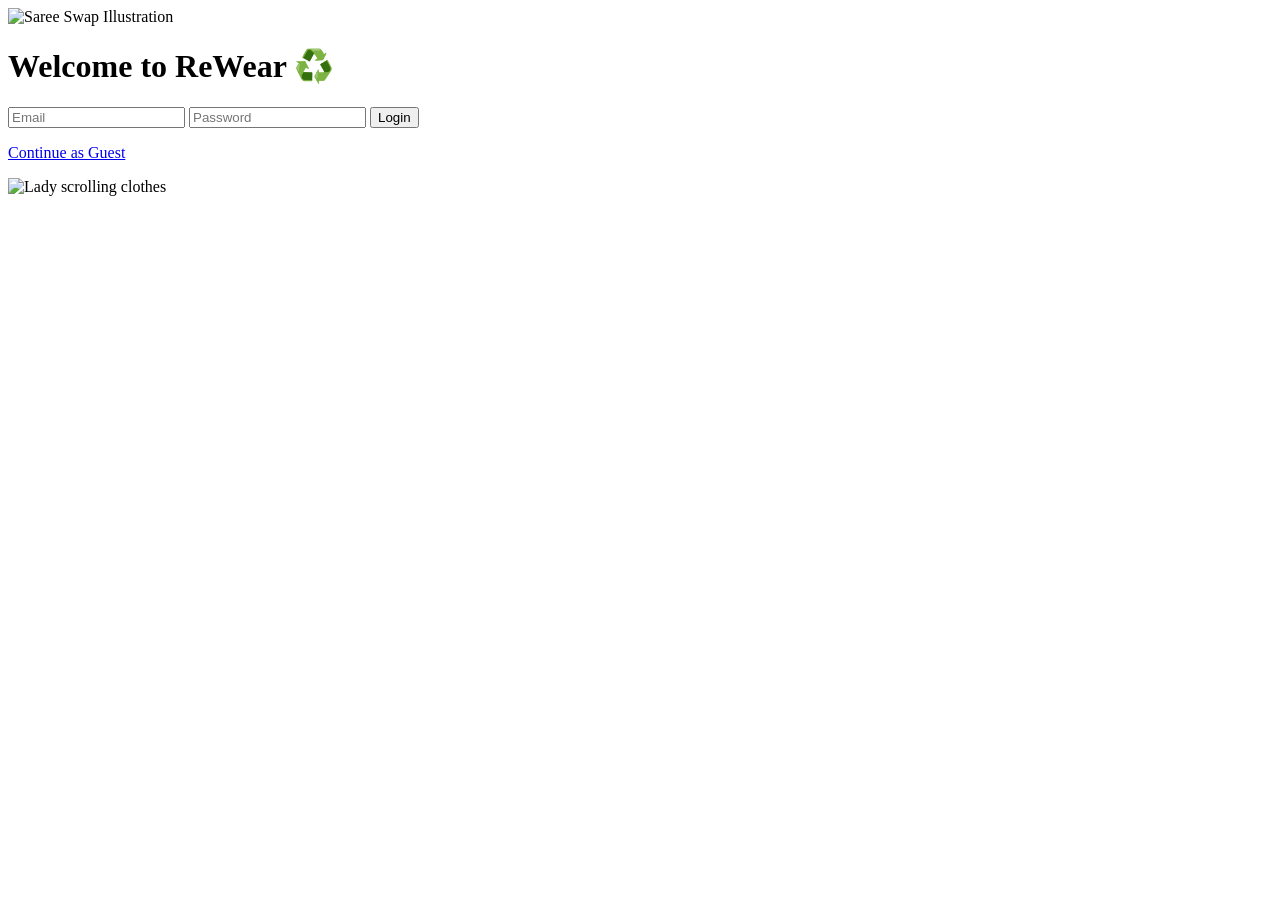
==== login.html @ 44c10e2c "login.html" ====
<!DOCTYPE html>
<html lang="en">
<head>
  <meta charset="UTF-8" />
  <meta name="viewport" content="width=device-width, initial-scale=1.0"/>
  <title>ReWear - Login</title>
  <link rel="stylesheet" href="style.css"/>
</head>
<body>
  <div class="login-container">
    <!-- Top Left Image -->
    <img src="images/swap-saree.png" alt="Saree Swap Illustration" class="top-left-img"/>

    <!-- Login Box -->
    <div class="login-box">
      <h1>Welcome to ReWear ♻️</h1>
      <form>
        <input type="email" placeholder="Email" required />
        <input type="password" placeholder="Password" required />
        <button type="submit">Login</button>
        <p><a href="#">Continue as Guest</a></p>
      </form>
    </div>

    <!-- Bottom Right Image -->
    <img src="images/scroll-couch.png" alt="Lady scrolling clothes" class="bottom-right-img"/>
  </div>
</body>
</html>
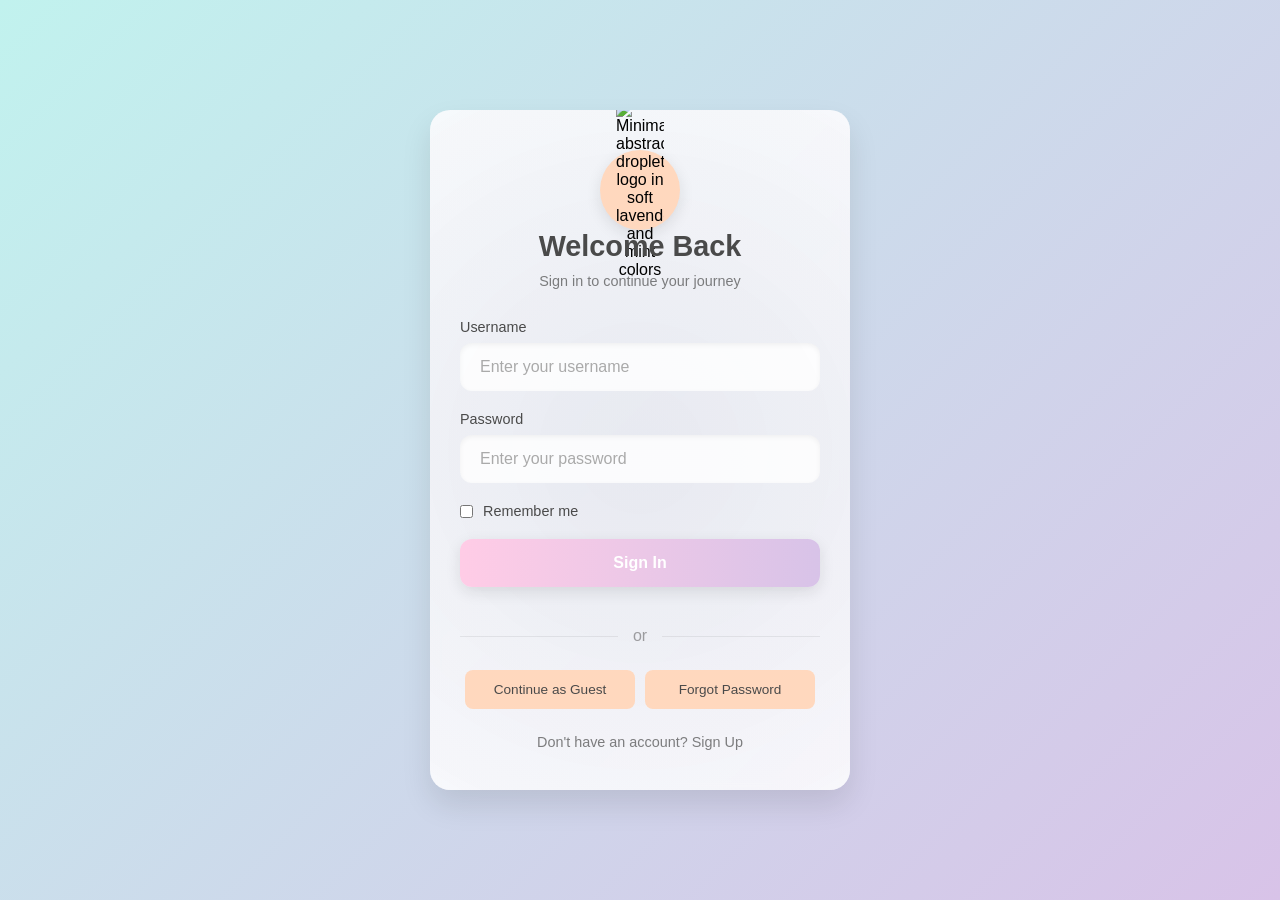
==== commit 6c5fbf60: "Login.html" ====
--- a/login.html
+++ b/login.html
@@ -1,29 +1,338 @@
 <!DOCTYPE html>
 <html lang="en">
 <head>
-  <meta charset="UTF-8" />
-  <meta name="viewport" content="width=device-width, initial-scale=1.0"/>
-  <title>ReWear - Login</title>
-  <link rel="stylesheet" href="style.css"/>
+    <meta charset="UTF-8">
+    <meta name="viewport" content="width=device-width, initial-scale=1.0">
+    <title>Ethereal Login</title>
+    <style>
+        * {
+            margin: 0;
+            padding: 0;
+            box-sizing: border-box;
+            font-family: 'Segoe UI', Tahoma, Geneva, Verdana, sans-serif;
+        }
+
+        :root {
+            --pastel-mint: #c1f2ee;
+            --pastel-lavender: #d8c3e8;
+            --pastel-peach: #ffd8be;
+            --pastel-pink: #ffcce6;
+            --pastel-blue: #b5e0e3;
+            --text-dark: #4a4a4a;
+            --text-light: #ffffff;
+        }
+
+        body {
+            background: linear-gradient(135deg, var(--pastel-mint), var(--pastel-lavender));
+            min-height: 100vh;
+            display: flex;
+            justify-content: center;
+            align-items: center;
+            padding: 20px;
+        }
+
+        .login-container {
+            width: 100%;
+            max-width: 420px;
+            background-color: rgba(255, 255, 255, 0.9);
+            border-radius: 20px;
+            padding: 40px 30px;
+            box-shadow: 0 15px 30px rgba(0, 0, 0, 0.1);
+            backdrop-filter: blur(5px);
+            position: relative;
+            overflow: hidden;
+        }
+
+        .login-container::before {
+            content: '';
+            position: absolute;
+            top: -50%;
+            right: -50%;
+            width: 200%;
+            height: 200%;
+            background: radial-gradient(circle, var(--pastel-pink), transparent 60%);
+            opacity: 0.3;
+            z-index: -1;
+        }
+
+        .login-container::after {
+            content: '';
+            position: absolute;
+            bottom: -50%;
+            left: -50%;
+            width: 200%;
+            height: 200%;
+            background: radial-gradient(circle, var(--pastel-blue), transparent 60%);
+            opacity: 0.3;
+            z-index: -1;
+        }
+
+        .logo-container {
+            text-align: center;
+            margin-bottom: 30px;
+        }
+
+        .logo {
+            width: 80px;
+            height: 80px;
+            background-color: var(--pastel-peach);
+            border-radius: 50%;
+            margin: 0 auto;
+            display: flex;
+            justify-content: center;
+            align-items: center;
+            box-shadow: 0 5px 15px rgba(0, 0, 0, 0.1);
+        }
+
+        .logo img {
+            width: 60%;
+            height: auto;
+        }
+
+        h1 {
+            color: var(--text-dark);
+            text-align: center;
+            margin-bottom: 10px;
+            font-weight: 600;
+            font-size: 1.8rem;
+        }
+
+        .subtitle {
+            color: var(--text-dark);
+            text-align: center;
+            opacity: 0.7;
+            margin-bottom: 30px;
+            font-size: 0.9rem;
+        }
+
+        .form-group {
+            margin-bottom: 20px;
+            position: relative;
+        }
+
+        .form-group label {
+            display: block;
+            margin-bottom: 8px;
+            color: var(--text-dark);
+            font-size: 0.9rem;
+        }
+
+        .form-group input {
+            width: 100%;
+            padding: 15px 20px;
+            border: none;
+            border-radius: 12px;
+            background-color: rgba(255, 255, 255, 0.8);
+            box-shadow: inset 0 2px 5px rgba(0, 0, 0, 0.05);
+            font-size: 1rem;
+            transition: all 0.3s ease;
+        }
+
+        .form-group input:focus {
+            outline: none;
+            box-shadow: 0 0 0 2px var(--pastel-blue);
+            background-color: white;
+        }
+
+        .form-group input::placeholder {
+            color: #aaa;
+        }
+
+        .remember-me {
+            display: flex;
+            align-items: center;
+            margin-bottom: 20px;
+            font-size: 0.9rem;
+            color: var(--text-dark);
+        }
+
+        .remember-me input {
+            margin-right: 10px;
+        }
+
+        .login-btn {
+            width: 100%;
+            padding: 15px;
+            border: none;
+            border-radius: 12px;
+            background: linear-gradient(90deg, var(--pastel-pink), var(--pastel-lavender));
+            color: var(--text-light);
+            font-size: 1rem;
+            font-weight: 600;
+            cursor: pointer;
+            margin-bottom: 20px;
+            transition: all 0.3s ease;
+            box-shadow: 0 5px 15px rgba(0, 0, 0, 0.1);
+        }
+
+        .login-btn:hover {
+            transform: translateY(-2px);
+            box-shadow: 0 7px 20px rgba(0, 0, 0, 0.15);
+        }
+
+        .alt-options {
+            display: flex;
+            flex-wrap: wrap;
+            justify-content: space-between;
+            margin-bottom: 20px;
+        }
+
+        .alt-btn {
+            padding: 12px;
+            border-radius: 8px;
+            border: none;
+            background-color: var(--pastel-peach);
+            color: var(--text-dark);
+            font-size: 0.85rem;
+            cursor: pointer;
+            transition: all 0.3s ease;
+            flex: 1;
+            margin: 5px;
+            min-width: 120px;
+            display: flex;
+            align-items: center;
+            justify-content: center;
+        }
+
+        .alt-btn:hover {
+            transform: translateY(-2px);
+            box-shadow: 0 3px 10px rgba(0, 0, 0, 0.1);
+        }
+
+        .link-group {
+            text-align: center;
+            margin-top: 20px;
+            font-size: 0.9rem;
+        }
+
+        .link-group a {
+            color: var(--text-dark);
+            text-decoration: none;
+            margin: 0 10px;
+            opacity: 0.7;
+            transition: all 0.3s ease;
+            display: inline-block;
+        }
+
+        .link-group a:hover {
+            opacity: 1;
+            text-decoration: underline;
+        }
+
+        .divider {
+            display: flex;
+            align-items: center;
+            margin: 20px 0;
+            color: var(--text-dark);
+            opacity: 0.5;
+        }
+
+        .divider::before,
+        .divider::after {
+            content: '';
+            flex: 1;
+            height: 1px;
+            background-color: var(--text-dark);
+            opacity: 0.2;
+        }
+
+        .divider span {
+            padding: 0 15px;
+        }
+
+        @media (max-width: 480px) {
+            .login-container {
+                padding: 30px 20px;
+            }
+
+            .alt-options {
+                flex-direction: column;
+            }
+
+            .alt-btn {
+                width: 100%;
+            }
+
+            .link-group {
+                display: flex;
+                flex-direction: column;
+                gap: 10px;
+            }
+
+            .link-group a {
+                margin: 0;
+            }
+        }
+    </style>
 </head>
 <body>
-  <div class="login-container">
-    <!-- Top Left Image -->
-    <img src="images/swap-saree.png" alt="Saree Swap Illustration" class="top-left-img"/>
-
-    <!-- Login Box -->
-    <div class="login-box">
-      <h1>Welcome to ReWear ♻️</h1>
-      <form>
-        <input type="email" placeholder="Email" required />
-        <input type="password" placeholder="Password" required />
-        <button type="submit">Login</button>
-        <p><a href="#">Continue as Guest</a></p>
-      </form>
+    <div class="login-container">
+        <div class="logo-container">
+            <div class="logo">
+                <img src="https://storage.googleapis.com/workspace-0f70711f-8b4e-4d94-86f1-2a93ccde5887/image/beb47a64-c96d-4c9f-b888-1f3b9fb71b9e.png" alt="Minimalist abstract droplet logo in soft lavender and mint colors" />
+            </div>
+            <h1>Welcome Back</h1>
+            <p class="subtitle">Sign in to continue your journey</p>
+        </div>
+
+        <div class="form-group">
+            <label for="username">Username</label>
+            <input type="text" id="username" placeholder="Enter your username" />
+        </div>
+
+        <div class="form-group">
+            <label for="password">Password</label>
+            <input type="password" id="password" placeholder="Enter your password" />
+        </div>
+
+        <div class="remember-me">
+            <input type="checkbox" id="remember" />
+            <label for="remember">Remember me</label>
+        </div>
+
+        <button class="login-btn">Sign In</button>
+
+        <div class="divider">
+            <span>or</span>
+        </div>
+
+        <div class="alt-options">
+            <button class="alt-btn">Continue as Guest</button>
+            <button class="alt-btn">Forgot Password</button>
+        </div>
+
+        <div class="link-group">
+            <a href="#">Don't have an account? Sign Up</a>
+        </div>
     </div>
 
-    <!-- Bottom Right Image -->
-    <img src="images/scroll-couch.png" alt="Lady scrolling clothes" class="bottom-right-img"/>
-  </div>
+    <script>
+        document.addEventListener('DOMContentLoaded', function() {
+            const loginBtn = document.querySelector('.login-btn');
+            const guestBtn = document.querySelector('.alt-btn:nth-of-type(1)');
+            const forgotBtn = document.querySelector('.alt-btn:nth-of-type(2)');
+            
+            loginBtn.addEventListener('click', function() {
+                const username = document.getElementById('username').value;
+                const password = document.getElementById('password').value;
+                
+                if(username && password) {
+                    alert('Login successful! Loading your dashboard...');
+                } else {
+                    alert('Please enter both username and password');
+                }
+            });
+            
+            guestBtn.addEventListener('click', function() {
+                alert('Continuing as guest. Some features may be limited.');
+            });
+            
+            forgotBtn.addEventListener('click', function() {
+                alert('Password reset link has been sent to your email.');
+            });
+        });
+    </script>
 </body>
 </html>
+
+
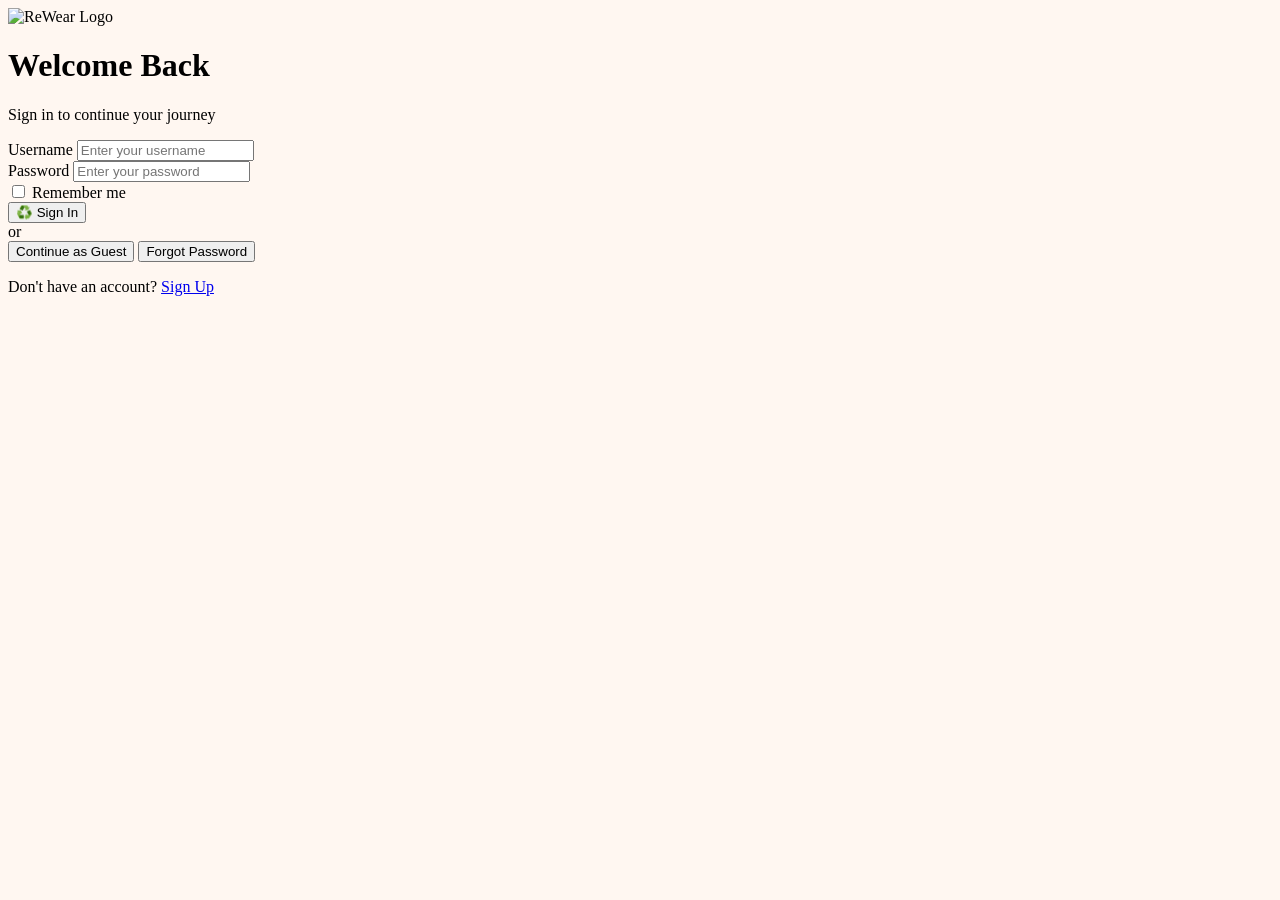
==== commit c2dc9ebb: "login.html" ====
--- a/login.html
+++ b/login.html
@@ -1,337 +1,81 @@
 <!DOCTYPE html>
 <html lang="en">
 <head>
-    <meta charset="UTF-8">
-    <meta name="viewport" content="width=device-width, initial-scale=1.0">
-    <title>Ethereal Login</title>
-    <style>
-        * {
-            margin: 0;
-            padding: 0;
-            box-sizing: border-box;
-            font-family: 'Segoe UI', Tahoma, Geneva, Verdana, sans-serif;
-        }
+  <meta charset="UTF-8" />
+  <meta name="viewport" content="width=device-width, initial-scale=1.0" />
+  <title>ReWear | Login</title>
+  <script src="https://cdn.tailwindcss.com"></script>
+  <style>
+    body {
+      background: #FFF7F1;
+    }
+  </style>
+</head>
+<body class="min-h-screen flex items-center justify-center px-4">
 
-        :root {
-            --pastel-mint: #c1f2ee;
-            --pastel-lavender: #d8c3e8;
-            --pastel-peach: #ffd8be;
-            --pastel-pink: #ffcce6;
-            --pastel-blue: #b5e0e3;
-            --text-dark: #4a4a4a;
-            --text-light: #ffffff;
-        }
-
-        body {
-            background: linear-gradient(135deg, var(--pastel-mint), var(--pastel-lavender));
-            min-height: 100vh;
-            display: flex;
-            justify-content: center;
-            align-items: center;
-            padding: 20px;
-        }
-
-        .login-container {
-            width: 100%;
-            max-width: 420px;
-            background-color: rgba(255, 255, 255, 0.9);
-            border-radius: 20px;
-            padding: 40px 30px;
-            box-shadow: 0 15px 30px rgba(0, 0, 0, 0.1);
-            backdrop-filter: blur(5px);
-            position: relative;
-            overflow: hidden;
-        }
-
-        .login-container::before {
-            content: '';
-            position: absolute;
-            top: -50%;
-            right: -50%;
-            width: 200%;
-            height: 200%;
-            background: radial-gradient(circle, var(--pastel-pink), transparent 60%);
-            opacity: 0.3;
-            z-index: -1;
-        }
-
-        .login-container::after {
-            content: '';
-            position: absolute;
-            bottom: -50%;
-            left: -50%;
-            width: 200%;
-            height: 200%;
-            background: radial-gradient(circle, var(--pastel-blue), transparent 60%);
-            opacity: 0.3;
-            z-index: -1;
-        }
-
-        .logo-container {
-            text-align: center;
-            margin-bottom: 30px;
-        }
-
-        .logo {
-            width: 80px;
-            height: 80px;
-            background-color: var(--pastel-peach);
-            border-radius: 50%;
-            margin: 0 auto;
-            display: flex;
-            justify-content: center;
-            align-items: center;
-            box-shadow: 0 5px 15px rgba(0, 0, 0, 0.1);
-        }
-
-        .logo img {
-            width: 60%;
-            height: auto;
-        }
-
-        h1 {
-            color: var(--text-dark);
-            text-align: center;
-            margin-bottom: 10px;
-            font-weight: 600;
-            font-size: 1.8rem;
-        }
-
-        .subtitle {
-            color: var(--text-dark);
-            text-align: center;
-            opacity: 0.7;
-            margin-bottom: 30px;
-            font-size: 0.9rem;
-        }
-
-        .form-group {
-            margin-bottom: 20px;
-            position: relative;
-        }
-
-        .form-group label {
-            display: block;
-            margin-bottom: 8px;
-            color: var(--text-dark);
-            font-size: 0.9rem;
-        }
-
-        .form-group input {
-            width: 100%;
-            padding: 15px 20px;
-            border: none;
-            border-radius: 12px;
-            background-color: rgba(255, 255, 255, 0.8);
-            box-shadow: inset 0 2px 5px rgba(0, 0, 0, 0.05);
-            font-size: 1rem;
-            transition: all 0.3s ease;
-        }
-
-        .form-group input:focus {
-            outline: none;
-            box-shadow: 0 0 0 2px var(--pastel-blue);
-            background-color: white;
-        }
-
-        .form-group input::placeholder {
-            color: #aaa;
-        }
-
-        .remember-me {
-            display: flex;
-            align-items: center;
-            margin-bottom: 20px;
-            font-size: 0.9rem;
-            color: var(--text-dark);
-        }
-
-        .remember-me input {
-            margin-right: 10px;
-        }
-
-        .login-btn {
-            width: 100%;
-            padding: 15px;
-            border: none;
-            border-radius: 12px;
-            background: linear-gradient(90deg, var(--pastel-pink), var(--pastel-lavender));
-            color: var(--text-light);
-            font-size: 1rem;
-            font-weight: 600;
-            cursor: pointer;
-            margin-bottom: 20px;
-            transition: all 0.3s ease;
-            box-shadow: 0 5px 15px rgba(0, 0, 0, 0.1);
-        }
-
-        .login-btn:hover {
-            transform: translateY(-2px);
-            box-shadow: 0 7px 20px rgba(0, 0, 0, 0.15);
-        }
-
-        .alt-options {
-            display: flex;
-            flex-wrap: wrap;
-            justify-content: space-between;
-            margin-bottom: 20px;
-        }
-
-        .alt-btn {
-            padding: 12px;
-            border-radius: 8px;
-            border: none;
-            background-color: var(--pastel-peach);
-            color: var(--text-dark);
-            font-size: 0.85rem;
-            cursor: pointer;
-            transition: all 0.3s ease;
-            flex: 1;
-            margin: 5px;
-            min-width: 120px;
-            display: flex;
-            align-items: center;
-            justify-content: center;
-        }
-
-        .alt-btn:hover {
-            transform: translateY(-2px);
-            box-shadow: 0 3px 10px rgba(0, 0, 0, 0.1);
-        }
-
-        .link-group {
-            text-align: center;
-            margin-top: 20px;
-            font-size: 0.9rem;
-        }
-
-        .link-group a {
-            color: var(--text-dark);
-            text-decoration: none;
-            margin: 0 10px;
-            opacity: 0.7;
-            transition: all 0.3s ease;
-            display: inline-block;
-        }
-
-        .link-group a:hover {
-            opacity: 1;
-            text-decoration: underline;
-        }
-
-        .divider {
-            display: flex;
-            align-items: center;
-            margin: 20px 0;
-            color: var(--text-dark);
-            opacity: 0.5;
-        }
-
-        .divider::before,
-        .divider::after {
-            content: '';
-            flex: 1;
-            height: 1px;
-            background-color: var(--text-dark);
-            opacity: 0.2;
-        }
-
-        .divider span {
-            padding: 0 15px;
-        }
-
-        @media (max-width: 480px) {
-            .login-container {
-                padding: 30px 20px;
-            }
-
-            .alt-options {
-                flex-direction: column;
-            }
-
-            .alt-btn {
-                width: 100%;
-            }
-
-            .link-group {
-                display: flex;
-                flex-direction: column;
-                gap: 10px;
-            }
-
-            .link-group a {
-                margin: 0;
-            }
-        }
-    </style>
-</head>
-<body>
-    <div class="login-container">
-        <div class="logo-container">
-            <div class="logo">
-                <img src="https://storage.googleapis.com/workspace-0f70711f-8b4e-4d94-86f1-2a93ccde5887/image/beb47a64-c96d-4c9f-b888-1f3b9fb71b9e.png" alt="Minimalist abstract droplet logo in soft lavender and mint colors" />
-            </div>
-            <h1>Welcome Back</h1>
-            <p class="subtitle">Sign in to continue your journey</p>
-        </div>
-
-        <div class="form-group">
-            <label for="username">Username</label>
-            <input type="text" id="username" placeholder="Enter your username" />
-        </div>
-
-        <div class="form-group">
-            <label for="password">Password</label>
-            <input type="password" id="password" placeholder="Enter your password" />
-        </div>
-
-        <div class="remember-me">
-            <input type="checkbox" id="remember" />
-            <label for="remember">Remember me</label>
-        </div>
-
-        <button class="login-btn">Sign In</button>
-
-        <div class="divider">
-            <span>or</span>
-        </div>
-
-        <div class="alt-options">
-            <button class="alt-btn">Continue as Guest</button>
-            <button class="alt-btn">Forgot Password</button>
-        </div>
-
-        <div class="link-group">
-            <a href="#">Don't have an account? Sign Up</a>
-        </div>
+  <div class="bg-white shadow-xl rounded-2xl p-8 w-full max-w-md">
+    <div class="text-center mb-6">
+      <div class="w-20 h-20 mx-auto mb-4 bg-amber-200 rounded-full flex items-center justify-center shadow">
+        <img src="https://storage.googleapis.com/workspace-0f70711f-8b4e-4d94-86f1-2a93ccde5887/image/beb47a64-c96d-4c9f-b888-1f3b9fb71b9e.png" alt="ReWear Logo" class="w-10 h-10" />
+      </div>
+      <h1 class="text-2xl font-bold text-slate-800">Welcome Back</h1>
+      <p class="text-sm text-slate-500 mt-1">Sign in to continue your journey</p>
     </div>
 
-    <script>
-        document.addEventListener('DOMContentLoaded', function() {
-            const loginBtn = document.querySelector('.login-btn');
-            const guestBtn = document.querySelector('.alt-btn:nth-of-type(1)');
-            const forgotBtn = document.querySelector('.alt-btn:nth-of-type(2)');
-            
-            loginBtn.addEventListener('click', function() {
-                const username = document.getElementById('username').value;
-                const password = document.getElementById('password').value;
-                
-                if(username && password) {
-                    alert('Login successful! Loading your dashboard...');
-                } else {
-                    alert('Please enter both username and password');
-                }
-            });
-            
-            guestBtn.addEventListener('click', function() {
-                alert('Continuing as guest. Some features may be limited.');
-            });
-            
-            forgotBtn.addEventListener('click', function() {
-                alert('Password reset link has been sent to your email.');
-            });
-        });
-    </script>
+    <form id="loginForm" class="space-y-4">
+      <div>
+        <label for="username" class="text-sm font-medium text-slate-700 block mb-1">Username</label>
+        <input id="username" type="text" class="w-full border border-gray-300 rounded-lg p-3" placeholder="Enter your username" />
+      </div>
+      <div>
+        <label for="password" class="text-sm font-medium text-slate-700 block mb-1">Password</label>
+        <input id="password" type="password" class="w-full border border-gray-300 rounded-lg p-3" placeholder="Enter your password" />
+      </div>
+
+      <div class="flex items-center">
+        <input id="remember" type="checkbox" class="mr-2" />
+        <label for="remember" class="text-sm text-slate-600">Remember me</label>
+      </div>
+
+      <button type="submit" class="w-full py-3 bg-amber-600 hover:bg-amber-700 text-white rounded-lg font-semibold transition">
+        ♻️ Sign In
+      </button>
+    </form>
+
+    <div class="my-6 text-center text-sm text-slate-400">or</div>
+
+    <div class="flex flex-col gap-3">
+      <button id="guestBtn" class="py-2 bg-amber-100 hover:bg-amber-200 rounded-lg text-slate-700 font-medium">Continue as Guest</button>
+      <button id="forgotBtn" class="py-2 bg-amber-100 hover:bg-amber-200 rounded-lg text-slate-700 font-medium">Forgot Password</button>
+    </div>
+
+    <p class="text-center text-sm text-slate-500 mt-6">
+      Don't have an account? <a href="#" class="underline text-amber-700">Sign Up</a>
+    </p>
+  </div>
+
+  <script>
+    document.getElementById("loginForm").addEventListener("submit", function (e) {
+      e.preventDefault();
+      const username = document.getElementById("username").value;
+      const password = document.getElementById("password").value;
+      if (username && password) {
+        alert("Login successful! Redirecting...");
+        window.location.href = "browse.html"; // You can make this dynamic later
+      } else {
+        alert("Please enter both username and password.");
+      }
+    });
+
+    document.getElementById("guestBtn").addEventListener("click", () => {
+      alert("Continuing as guest...");
+      window.location.href = "browse.html";
+    });
+
+    document.getElementById("forgotBtn").addEventListener("click", () => {
+      alert("Password reset instructions sent to your email.");
+    });
+  </script>
 </body>
 </html>
 
